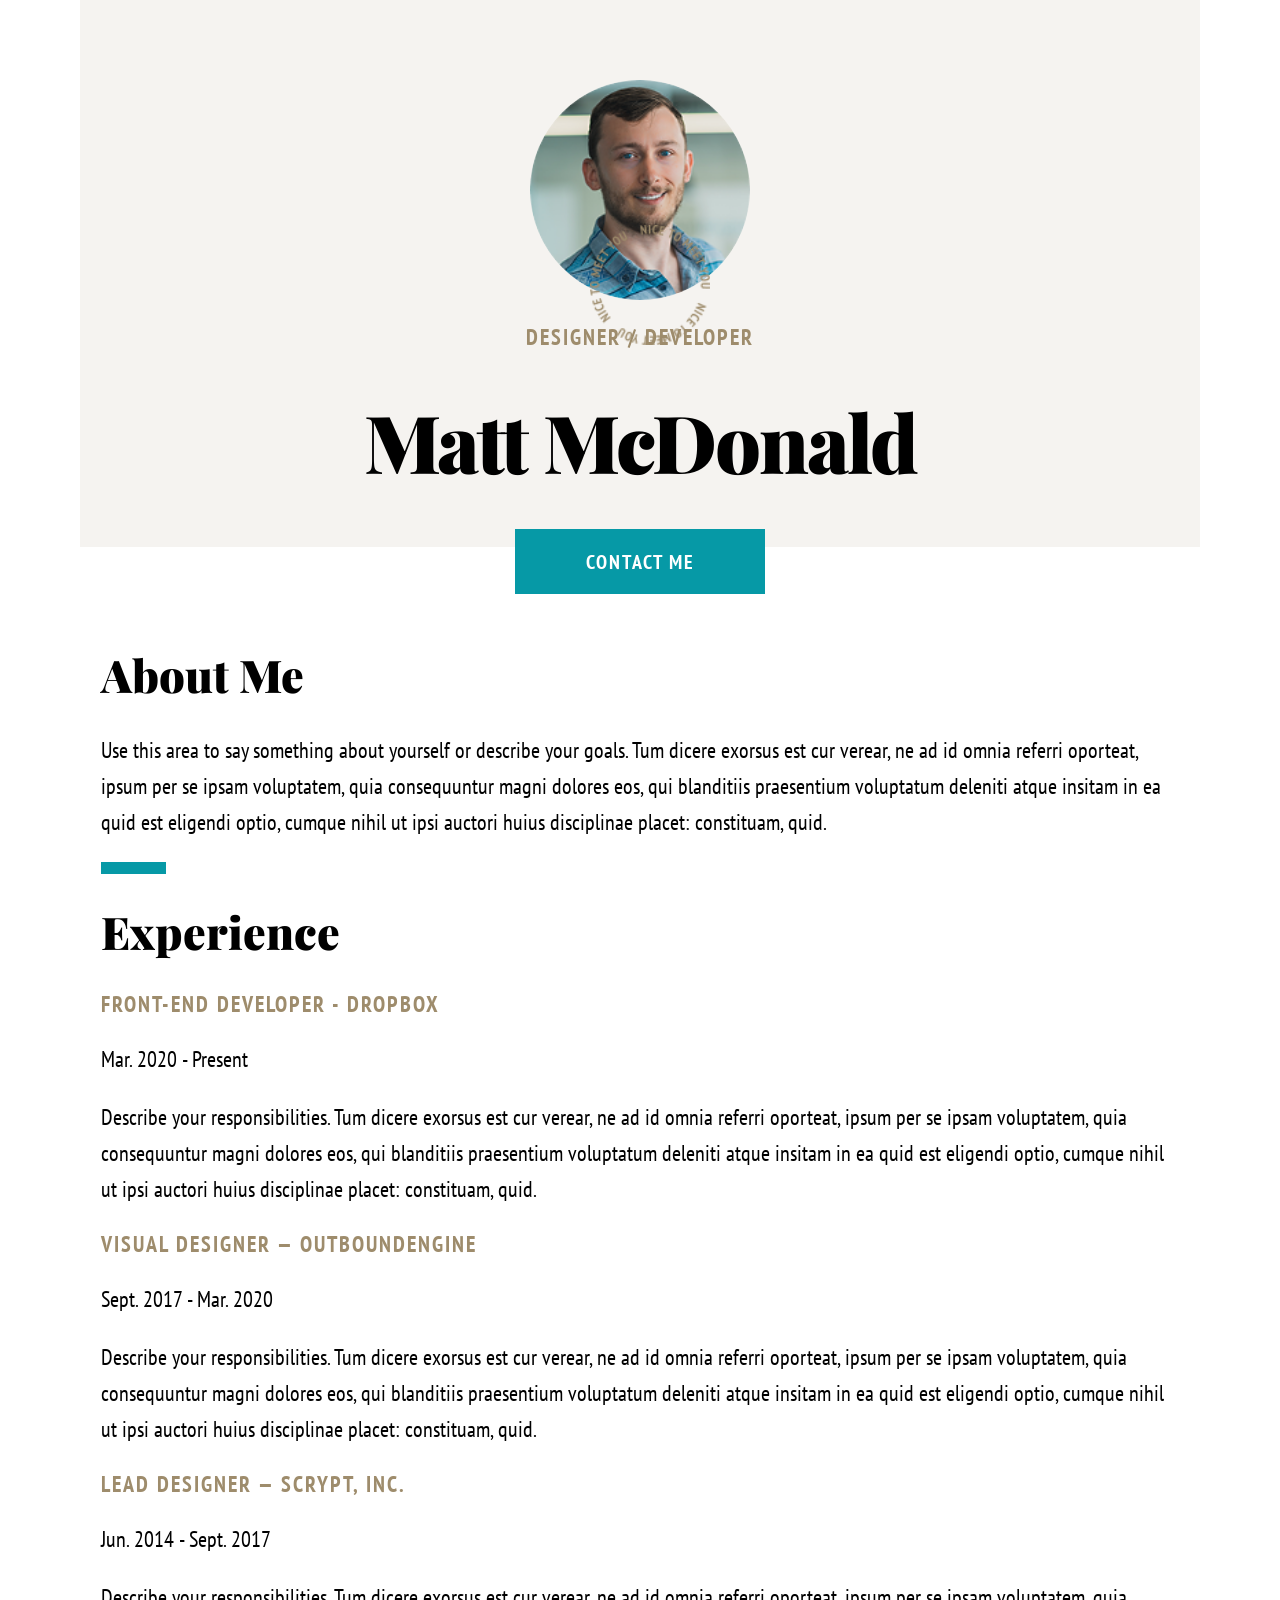
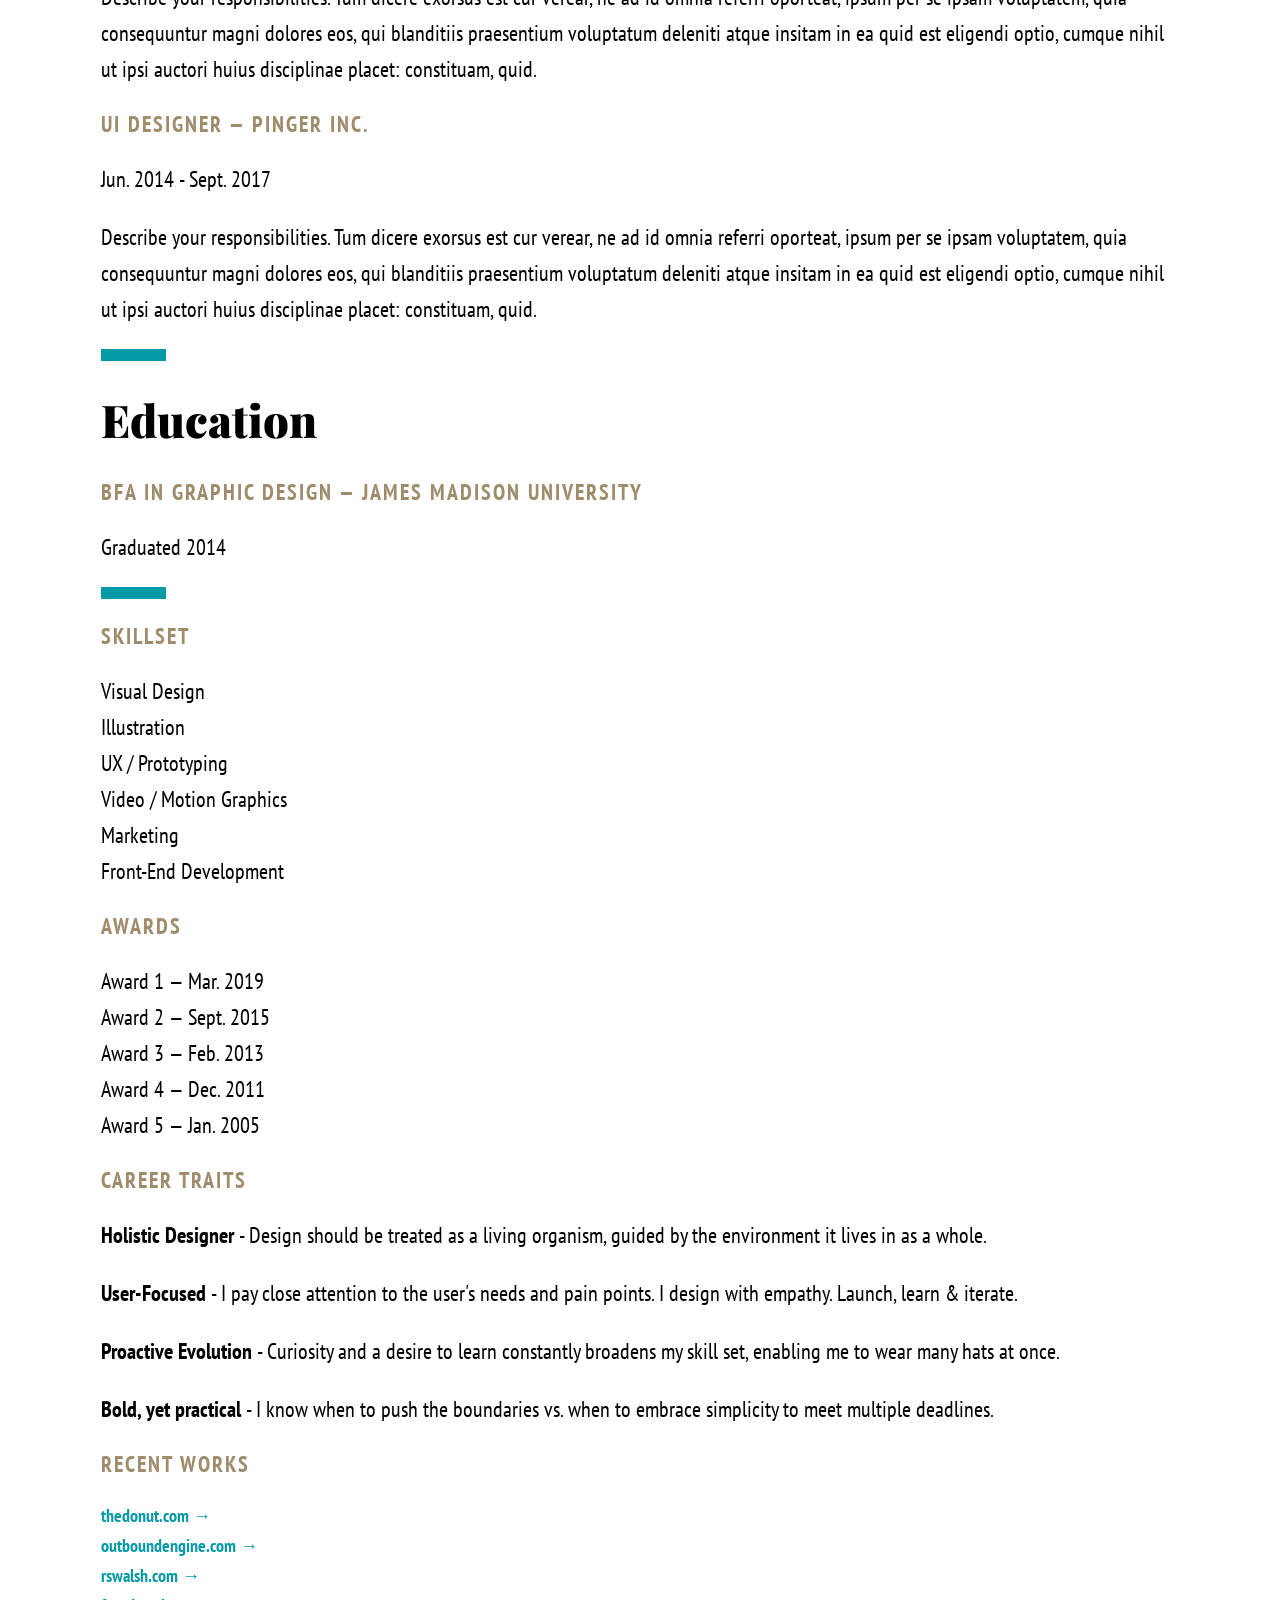
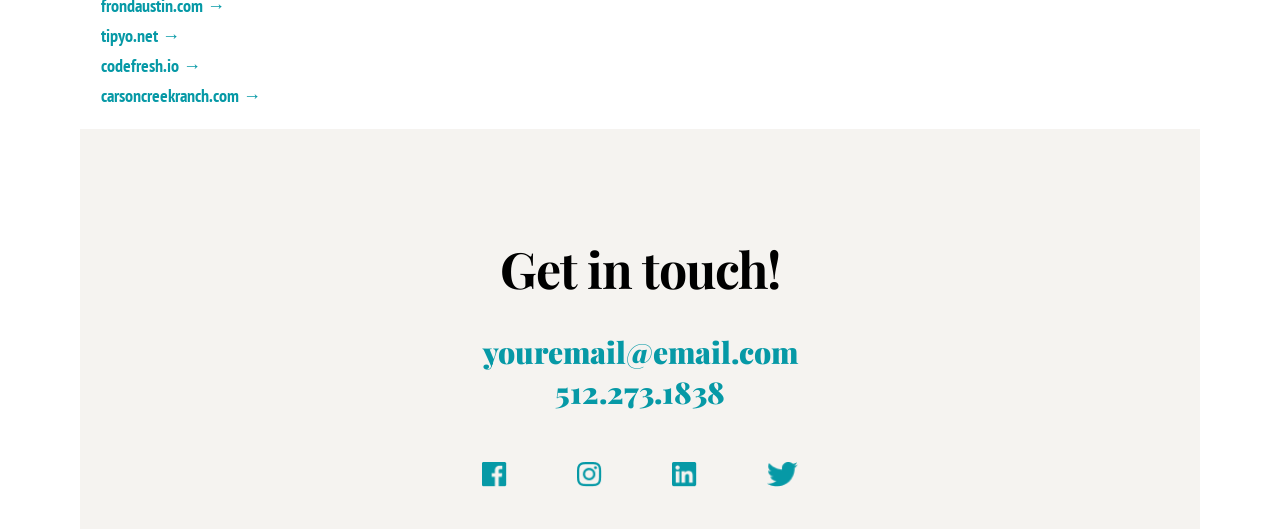
==== curriculum/index.html @ 4ee32cb4 "Add initial curriculum files including HTML structure and social media icons" ====
<!doctype html>
<html lang="es">
  <head>
    <meta charset="UTF-8" />
    <meta name="viewport" content="width=device-width, initial-scale=1.0" />

    <title>Currículum</title>

    <!-- Fuentes -->
    <link rel="preconnect" href="https://fonts.googleapis.com" />
    <link rel="preconnect" href="https://fonts.gstatic.com" crossorigin />

    <link
      href="https://fonts.googleapis.com/css2?family=Playfair+Display:wght@400;700;900&family=PT+Sans+Narrow:wght@400;700&display=swap"
      rel="stylesheet"
    />

    <!-- CSS -->
    <link rel="stylesheet" href="estilos.css" />
  </head>

  <body>
    <div class="pagina">
      <!-- HEADER -->
      <div class="fondo_marron">
        <div class="header">
          <img
            class="foto_perfil"
            src="img/foto_hombre.png"
            alt="Imagen de Matt McDonald"
          />

          <img
            class="foto_dos"
            src="img/foto_dos.png"
            alt="Elemento decorativo"
          />

          <p class="color_marron developer">DESIGNER / DEVELOPER</p>

          <h1 class="nombre">Matt McDonald</h1>

          <button type="button">CONTACT ME</button>
        </div>
      </div>

      <!-- ABOUT ME -->

      <main>
        <h1 class="titulo_aboutme">About Me</h1>

        <p>
          Use this area to say something about yourself or describe your goals.
          Tum dicere exorsus est cur verear, ne ad id omnia referri oporteat,
          ipsum per se ipsam voluptatem, quia consequuntur magni dolores eos,
          qui blanditiis praesentium voluptatum deleniti atque insitam in ea
          quid est eligendi optio, cumque nihil ut ipsi auctori huius
          disciplinae placet: constituam, quid.
        </p>

        <!-- EXPERIENCE -->

        <div class="cuadrado_azul"></div>

        <h1>Experience</h1>

        <p class="color_marron">FRONT-END DEVELOPER - DROPBOX</p>

        <p>Mar. 2020 - Present</p>

        <p>
          Describe your responsibilities. Tum dicere exorsus est cur verear, ne
          ad id omnia referri oporteat, ipsum per se ipsam voluptatem, quia
          consequuntur magni dolores eos, qui blanditiis praesentium voluptatum
          deleniti atque insitam in ea quid est eligendi optio, cumque nihil ut
          ipsi auctori huius disciplinae placet: constituam, quid.
        </p>

        <p class="color_marron">Visual Designer — OutboundEngine</p>

        <p>Sept. 2017 - Mar. 2020</p>

        <p>
          Describe your responsibilities. Tum dicere exorsus est cur verear, ne
          ad id omnia referri oporteat, ipsum per se ipsam voluptatem, quia
          consequuntur magni dolores eos, qui blanditiis praesentium voluptatum
          deleniti atque insitam in ea quid est eligendi optio, cumque nihil ut
          ipsi auctori huius disciplinae placet: constituam, quid.
        </p>

        <p class="color_marron">Lead Designer — Scrypt, Inc.</p>

        <p>Jun. 2014 - Sept. 2017</p>

        <p>
          Describe your responsibilities. Tum dicere exorsus est cur verear, ne
          ad id omnia referri oporteat, ipsum per se ipsam voluptatem, quia
          consequuntur magni dolores eos, qui blanditiis praesentium voluptatum
          deleniti atque insitam in ea quid est eligendi optio, cumque nihil ut
          ipsi auctori huius disciplinae placet: constituam, quid.
        </p>

        <p class="color_marron">UI Designer — Pinger Inc.</p>

        <p>Jun. 2014 - Sept. 2017</p>

        <p>
          Describe your responsibilities. Tum dicere exorsus est cur verear, ne
          ad id omnia referri oporteat, ipsum per se ipsam voluptatem, quia
          consequuntur magni dolores eos, qui blanditiis praesentium voluptatum
          deleniti atque insitam in ea quid est eligendi optio, cumque nihil ut
          ipsi auctori huius disciplinae placet: constituam, quid.
        </p>

        <!-- EDUCATION -->

        <div class="cuadrado_azul"></div>

        <h1>Education</h1>

        <p class="color_marron">
          BFA in Graphic Design — James Madison University
        </p>

        <p>Graduated 2014</p>

        <!-- SKILLSET -->

        <div class="cuadrado_azul"></div>

        <p class="color_marron">Skillset</p>

        <ul>
          <li>Visual Design</li>
          <li>Illustration</li>
          <li>UX / Prototyping</li>
          <li>Video / Motion Graphics</li>
          <li>Marketing</li>
          <li>Front-End Development</li>
        </ul>

        <!-- AWARDS -->

        <p class="color_marron">Awards</p>

        <ul>
          <li>Award 1 — Mar. 2019</li>
          <li>Award 2 — Sept. 2015</li>
          <li>Award 3 — Feb. 2013</li>
          <li>Award 4 — Dec. 2011</li>
          <li>Award 5 — Jan. 2005</li>
        </ul>

        <!-- CAREER TRAITS -->

        <p class="color_marron">Career Traits</p>

        <p>
          <strong>Holistic Designer</strong> - Design should be treated as a
          living organism, guided by the environment it lives in as a whole.
        </p>

        <p>
          <strong>User-Focused</strong> - I pay close attention to the user's
          needs and pain points. I design with empathy. Launch, learn & iterate.
        </p>

        <p>
          <strong>Proactive Evolution</strong> - Curiosity and a desire to learn
          constantly broadens my skill set, enabling me to wear many hats at
          once.
        </p>

        <p>
          <strong>Bold, yet practical</strong> - I know when to push the
          boundaries vs. when to embrace simplicity to meet multiple deadlines.
        </p>

        <!-- RECENT WORKS -->

        <p class="color_marron">Recent Works</p>

        <ul class="recent_works">
          <li>thedonut.com →</li>
          <li>outboundengine.com →</li>
          <li>rswalsh.com →</li>
          <li>frondaustin.com →</li>
          <li>tipyo.net →</li>
          <li>codefresh.io →</li>
          <li>carsoncreekranch.com →</li>
        </ul>
      </main>

      <!-- FOOTER -->

      <div class="footer">
        <h1 class="titulo_abajo">
          <strong>Get in touch!</strong>
        </h1>

        <p class="correo_y_num">youremail@email.com</p>

        <p class="correo_y_num">512.273.1838</p>

        <div class="logos">
          <img src="img/facebook.png" alt="Facebook" />

          <img src="img/instagram.png" alt="Instagram" />

          <img src="img/linkedin.png" alt="LinkedIn" />

          <img src="img/twitter.png" alt="Twitter" />
        </div>
      </div>
    </div>
  </body>
</html>
---- curriculum/estilos.css ----
/* =========================
   CONFIGURACIÓN GENERAL
   ========================= */

* {
  box-sizing: border-box;
}

html {
  width: 100%;
  overflow-x: hidden;
}

body {
  display: flex;
  justify-content: center;
  width: auto;
  margin: 0;
  padding: 0;
}

.pagina {
  width: 100%;
  max-width: 375px;
  box-sizing: border-box;
}

/* =========================
   TEXTOS
   ========================= */

p {
  font-family: "PT Sans Narrow", sans-serif;
  font-weight: 400;
  font-size: 18px;
  line-height: 30px;
  letter-spacing: 0;
}

.color_marron {
  color: #9e8c6c;
  font-family: "PT Sans Narrow", sans-serif;
  font-weight: 700;
  font-size: 18px;
  line-height: 24px;
  letter-spacing: 2px;
  text-transform: uppercase;
}

.developer {
  display: flex;
  justify-content: center;
  font-family: "PT Sans Narrow", sans-serif;
  font-weight: 700;
  font-size: 14px;
  line-height: 20px;
  letter-spacing: 2px;
  text-align: center;
  text-transform: uppercase;
}

h1 {
  max-width: 335px;
  font-family: "Playfair Display", serif;
  font-weight: 900;
  font-size: 32px;
  line-height: 42px;
  letter-spacing: 0;
}

.titulo_aboutme {
  margin-top: 100px;
}

/* =========================
   LISTAS
   ========================= */

ul {
  list-style-type: none;
  font-family: "PT Sans Narrow", sans-serif;
  font-weight: 400;
  font-size: 18px;
  line-height: 30px;
  letter-spacing: 0;
}

li {
  margin-left: -40px;
}

/* =========================
   HEADER
   ========================= */

.header {
  position: relative;
  background-color: rgba(158, 140, 108, 0.1);
  width: 100%;
  padding: 13%;
  box-sizing: border-box;
}

/* Foto principal */

.foto_perfil {
  width: 160px;
  height: 160px;
  border-radius: 50%;
  display: block;
  margin: 80px auto 0 auto;
  opacity: 1;
}

/* Imagen decorativa */

.foto_dos {
  width: 100px;
  height: 100px;
  position: absolute;
  top: 14%;
  right: 16%;
  transform: rotate(0deg);
  opacity: 1;
}

/* Nombre */

.nombre {
  display: flex;
  justify-content: center;
  font-family: "Playfair Display", serif;
  font-weight: 900;
  font-size: 56px;
  line-height: 46px;
  letter-spacing: -2.17px;
  text-align: center;
}

/* Botón */

button {
  width: 225px;
  height: 60px;
  display: block;
  margin: 0 auto;

  background-color: #0699a6;
  color: white;

  font-family: "PT Sans Narrow", sans-serif;
  font-weight: 700;
  font-size: 18px;
  letter-spacing: 2px;
  text-align: center;

  border: none;
  outline: none;
  box-shadow: none;

  cursor: pointer;
}

/* Evita borde al pulsar */

button:focus,
button:active {
  outline: none;
  border: none;
}

/* =========================
   SEPARADOR AZUL
   ========================= */

.cuadrado_azul {
  background-color: #0699a6;
  width: 54px;
  height: 10px;
}

/* =========================
   RECENT WORKS
   ========================= */

.recent_works {
  font-family: "PT Sans Narrow", sans-serif;
  font-weight: 700;
  font-size: 18px;
  line-height: 30px;
  letter-spacing: 0;
  color: #0699a6;
}
main {
  padding: 0 21px;
}

/* =========================
   FOOTER
   ========================= */

.footer {
  background-color: rgba(158, 140, 108, 0.1);

  width: 100%;

  /* No ponemos una altura fija demasiado grande */
  min-height: 380px;
  height: auto;

  padding: 20px;
  box-sizing: border-box;
}

/* Título del footer */

.titulo_abajo {
  display: flex;
  justify-content: center;

  font-family: "Playfair Display", serif;
  font-weight: 900;

  font-size: 40px;
  line-height: 50px;
  letter-spacing: -1.14px;

  text-align: center;

  margin-top: 70px;
}

/* Email y teléfono */

.correo_y_num {
  font-family: "Playfair Display", serif;
  font-weight: 900;

  font-size: 26px;
  line-height: 36px;
  letter-spacing: 0;

  text-align: center;

  color: #0699a6;

  margin: 0;
}

/* =========================
   LOGOS
   ========================= */

.logos {
  display: flex;
  justify-content: center;

  width: 100%;
  height: 25px;
  opacity: 1;
  margin: 50px 0 0 0;
  gap: 45px;
}

/* =========================
   TABLET
   768px
   ========================= */

@media (min-width: 600px) and (max-width: 899px) {
  .pagina {
    width: 100%;
    max-width: 768px;
    padding: 0 50px;
  }

  /* Header */

  .header {
    height: 501px;
    padding: 40px;
    margin: 0;
  }

  .foto_perfil {
    width: 180px;
    height: 180px;
    margin-top: 40px;
  }

  .foto_dos {
    width: 100px;
    height: 100px;
    top: 50px;
    right: 210px;
  }

  .developer {
    font-size: 16px;
    line-height: 22px;
  }

  .nombre {
    font-size: 65px;
    line-height: 60px;
  }

  button {
    width: 225px;
    height: 60px;
  }

  /* Textos */

  p {
    font-size: 20px;
    line-height: 32px;
  }

  .color_marron {
    font-size: 20px;
    line-height: 28px;
  }

  h1 {
    max-width: 100%;

    font-size: 38px;
    line-height: 48px;
  }

  ul {
    font-size: 20px;
    line-height: 32px;
  }

  /* Footer */

  .titulo_abajo {
    font-size: 45px;
    line-height: 55px;
  }

  .correo_y_num {
    font-size: 28px;
    line-height: 38px;
  }

  .logos {
    gap: 60px;
  }
}

/* =========================
   PC
   900px EN ADELANTE
   ========================= */

@media (min-width: 900px) {
  .pagina {
    width: 100%;
    max-width: 1440px;
    padding: 0 80px;
  }

  /* Header */

  .header {
    height: 547px;
    padding: 50px;
  }

  .foto_perfil {
    width: 220px;
    height: 220px;

    margin-top: 30px;
  }

  .foto_dos {
    width: 120px;
    height: 120px;
    top: 225px;
    right: 490px;
  }

  .developer {
    font-size: 18px;
    line-height: 24px;
  }

  .nombre {
    font-size: 80px;
    line-height: 70px;
  }

  button {
    width: 250px;
    height: 65px;

    font-size: 20px;
  }

  /* Textos */

  p {
    font-size: 22px;
    line-height: 36px;
  }

  .color_marron {
    font-size: 22px;
    line-height: 30px;
  }

  h1 {
    max-width: 100%;

    font-size: 45px;
    line-height: 55px;
  }

  ul {
    font-size: 22px;
    line-height: 36px;
  }

  /* Separador */

  .cuadrado_azul {
    width: 65px;
    height: 12px;
  }

  /* Footer */

  .footer {
    min-height: 400px;
    padding: 40px;
  }

  .titulo_abajo {
    font-size: 50px;
    line-height: 60px;
  }

  .correo_y_num {
    font-size: 30px;
    line-height: 40px;
  }

  .logos {
    gap: 70px;
  }
}
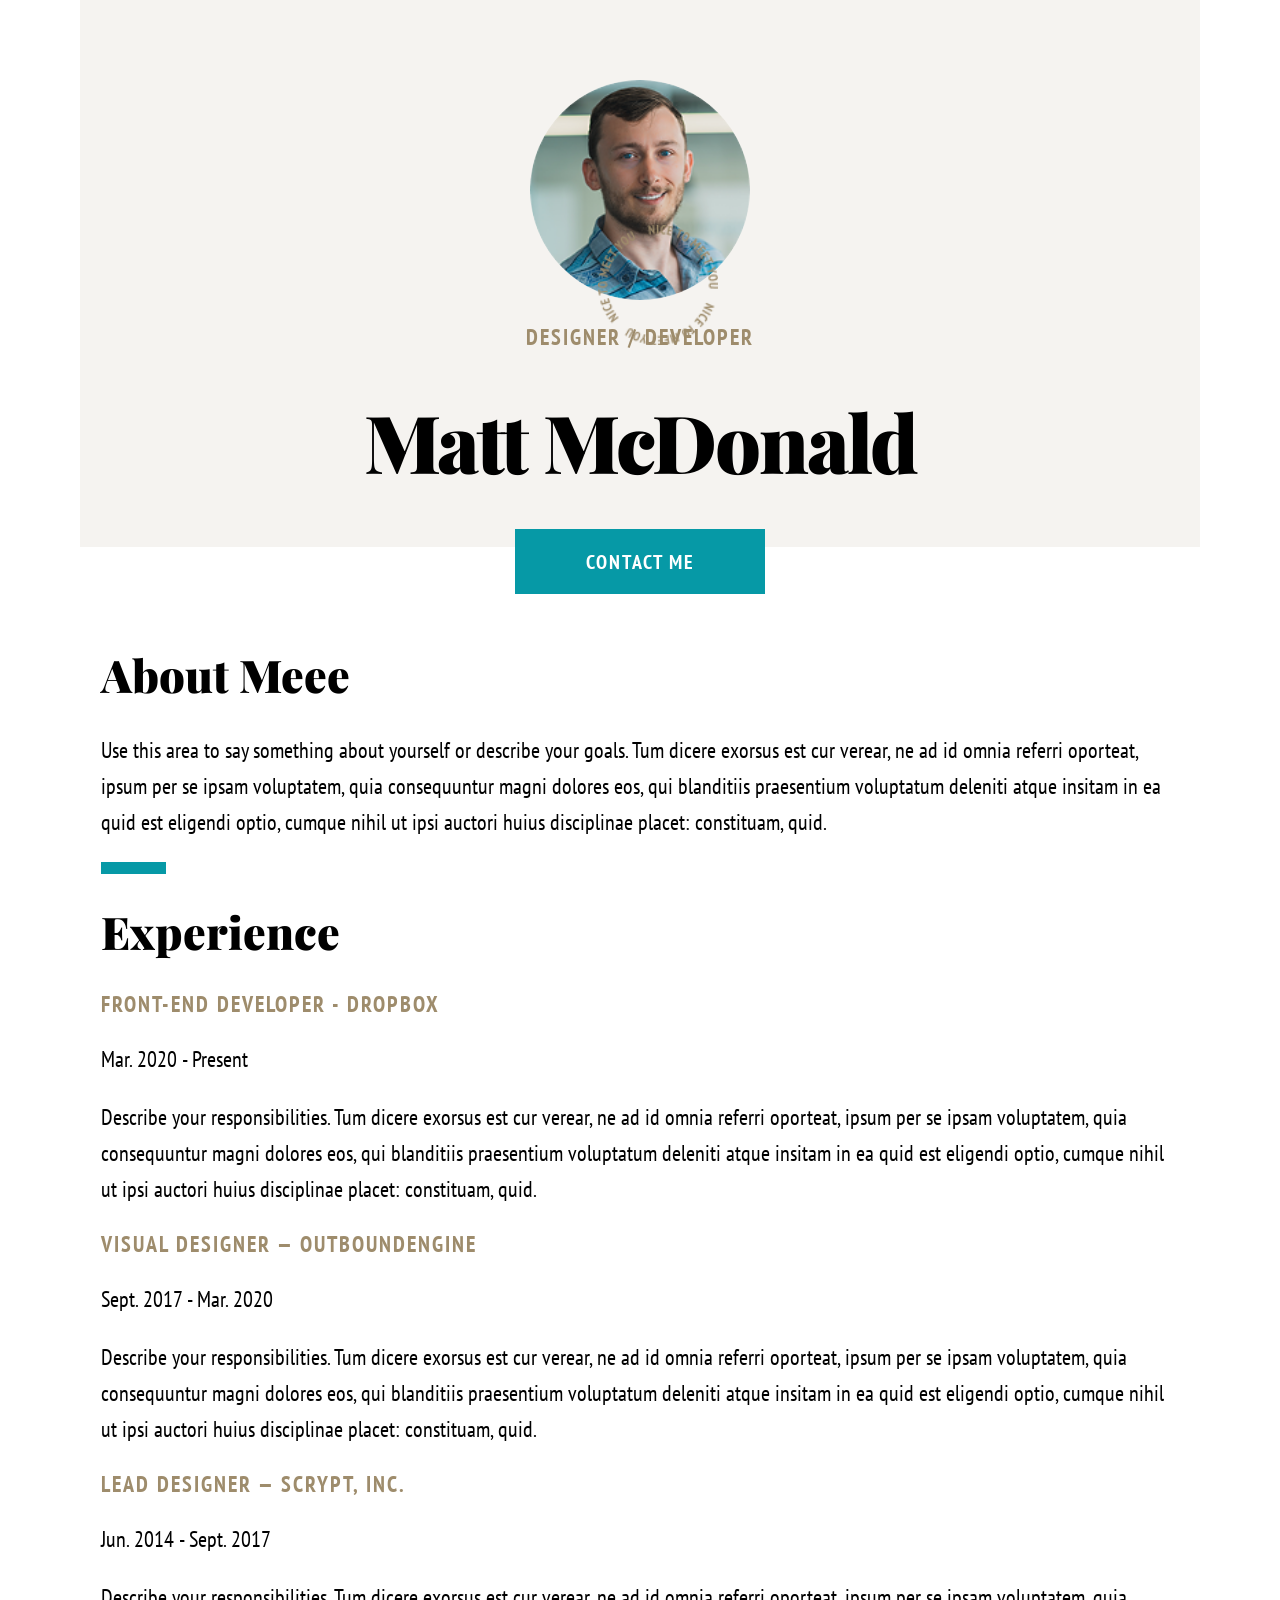
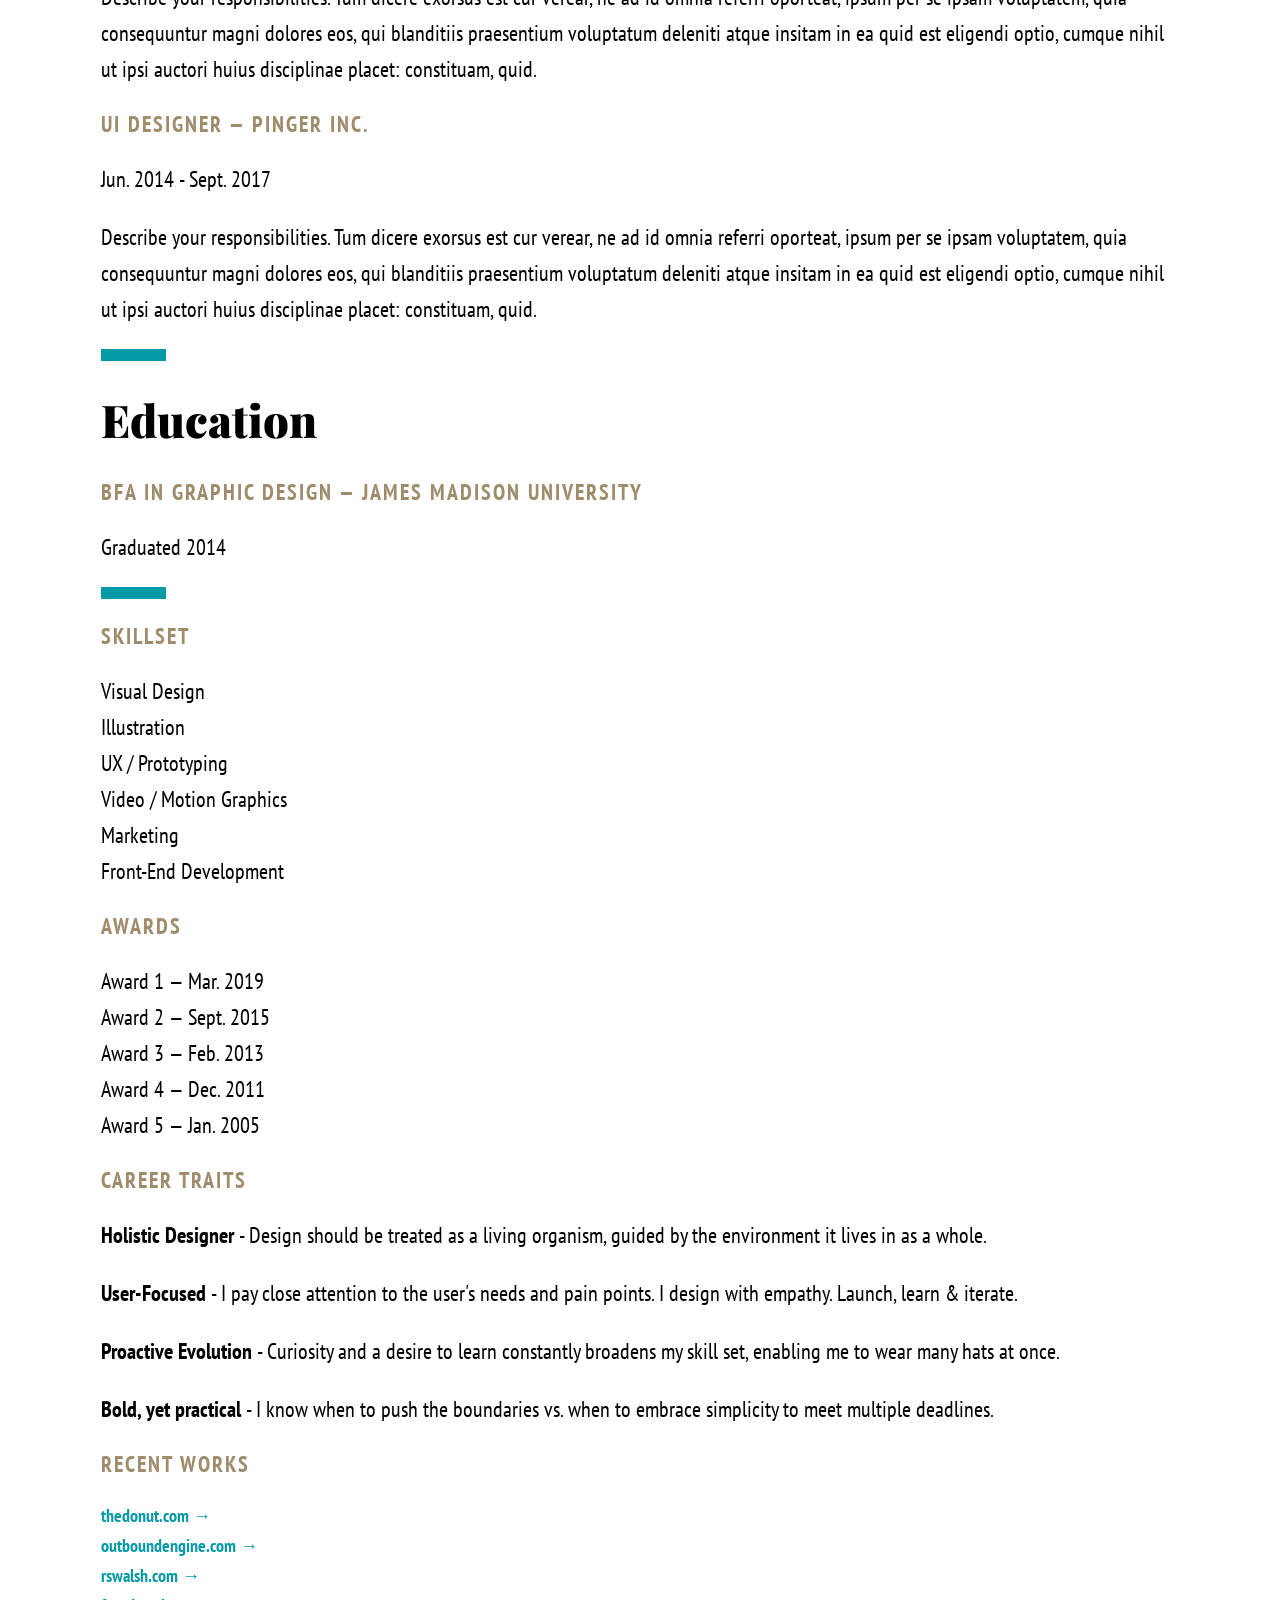
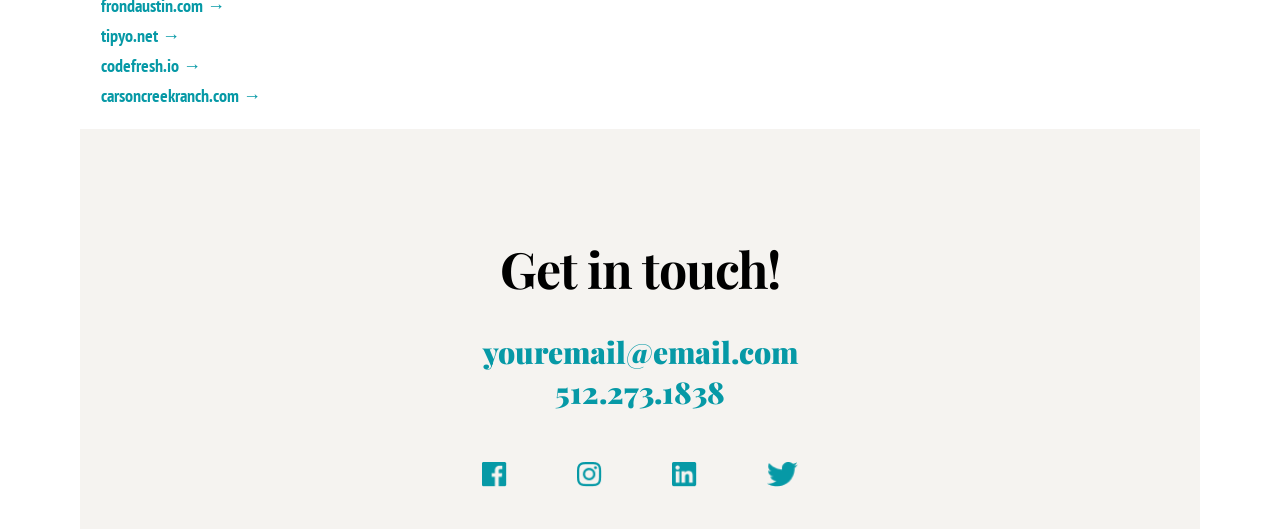
==== commit 16846fe8: "adasdasasgtreegr" ====
--- a/curriculum/index.html
+++ b/curriculum/index.html
@@ -47,7 +47,7 @@
       <!-- ABOUT ME -->
 
       <main>
-        <h1 class="titulo_aboutme">About Me</h1>
+        <h1 class="titulo_aboutme">About Meee</h1>
 
         <p>
           Use this area to say something about yourself or describe your goals.
--- a/curriculum/estilos.css
+++ b/curriculum/estilos.css
@@ -373,7 +373,6 @@
   .foto_perfil {
     width: 220px;
     height: 220px;
-
     margin-top: 30px;
   }
 
@@ -381,7 +380,7 @@
     width: 120px;
     height: 120px;
     top: 225px;
-    right: 490px;
+    right: 482px;
   }
 
   .developer {
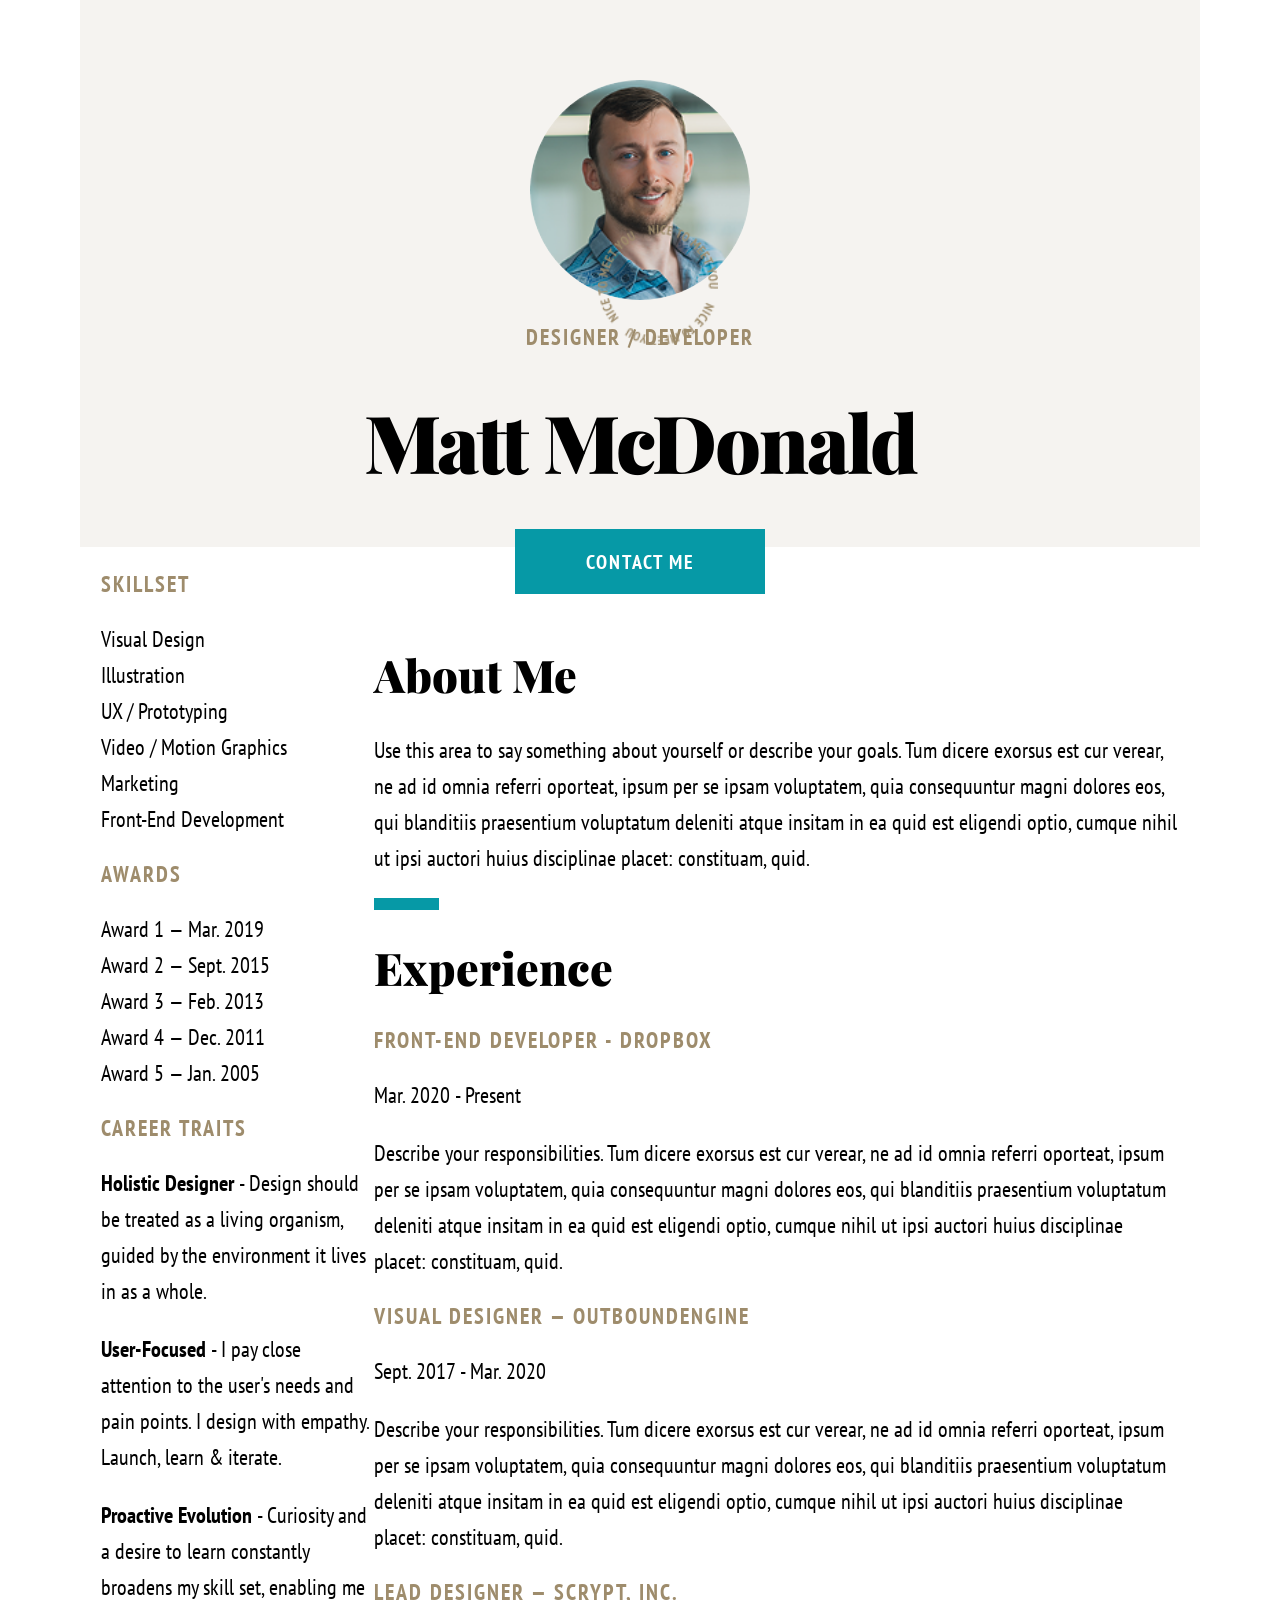
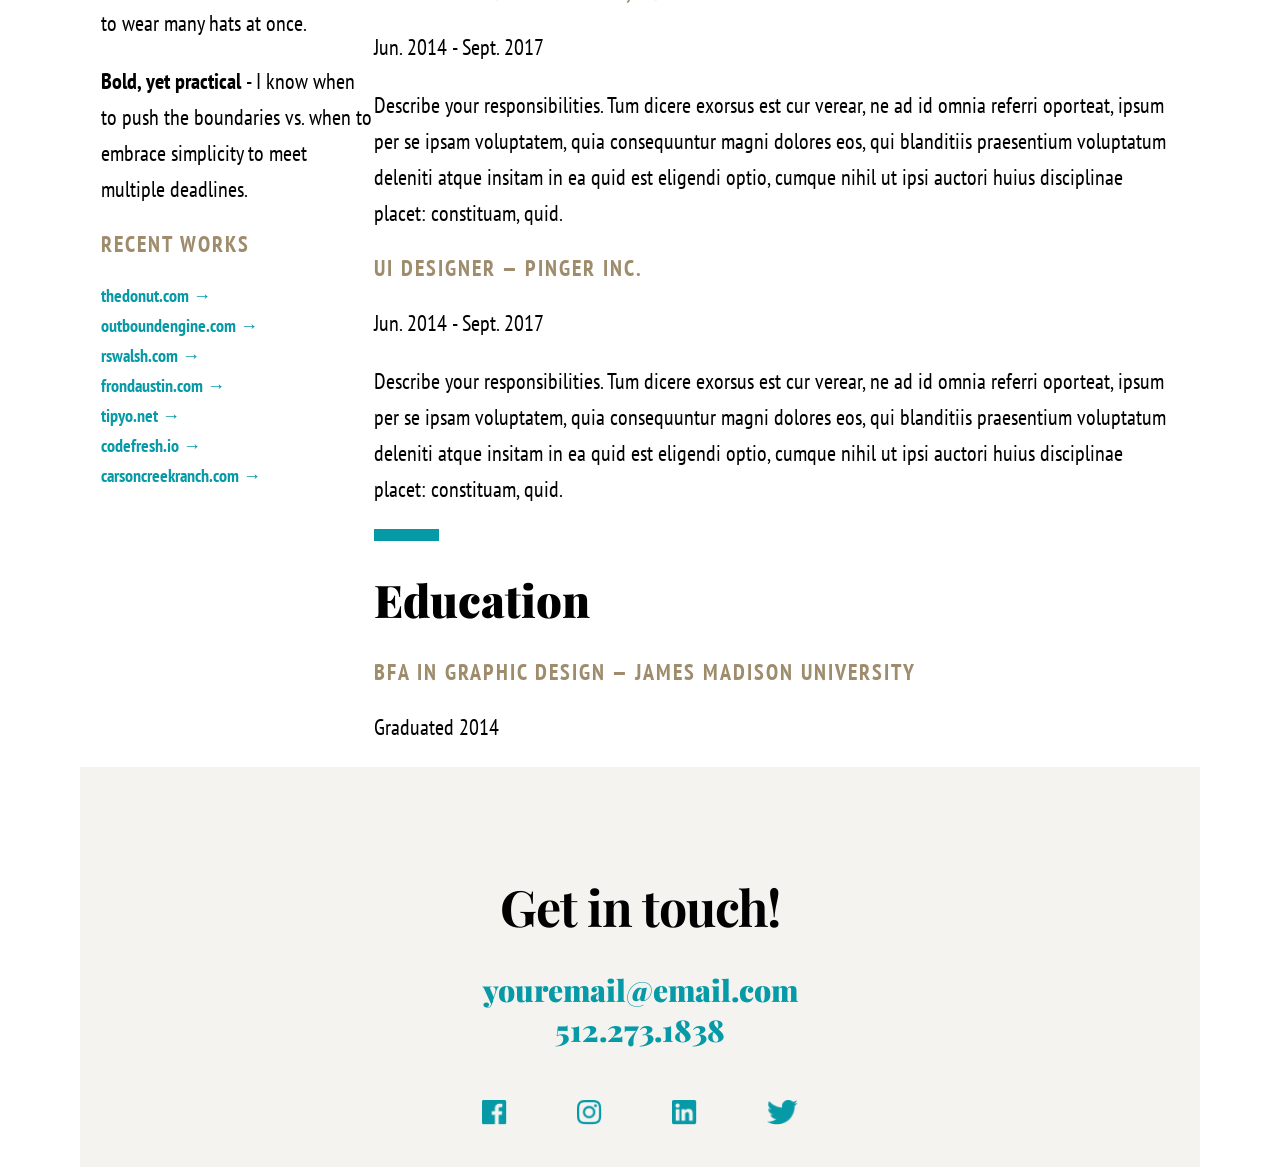
==== commit e362c7f6: "pyigup" ====
--- a/curriculum/index.html
+++ b/curriculum/index.html
@@ -47,148 +47,157 @@
       <!-- ABOUT ME -->
 
       <main>
-        <h1 class="titulo_aboutme">About Meee</h1>
-
-        <p>
-          Use this area to say something about yourself or describe your goals.
-          Tum dicere exorsus est cur verear, ne ad id omnia referri oporteat,
-          ipsum per se ipsam voluptatem, quia consequuntur magni dolores eos,
-          qui blanditiis praesentium voluptatum deleniti atque insitam in ea
-          quid est eligendi optio, cumque nihil ut ipsi auctori huius
-          disciplinae placet: constituam, quid.
-        </p>
-
-        <!-- EXPERIENCE -->
-
-        <div class="cuadrado_azul"></div>
-
-        <h1>Experience</h1>
-
-        <p class="color_marron">FRONT-END DEVELOPER - DROPBOX</p>
-
-        <p>Mar. 2020 - Present</p>
-
-        <p>
-          Describe your responsibilities. Tum dicere exorsus est cur verear, ne
-          ad id omnia referri oporteat, ipsum per se ipsam voluptatem, quia
-          consequuntur magni dolores eos, qui blanditiis praesentium voluptatum
-          deleniti atque insitam in ea quid est eligendi optio, cumque nihil ut
-          ipsi auctori huius disciplinae placet: constituam, quid.
-        </p>
-
-        <p class="color_marron">Visual Designer — OutboundEngine</p>
-
-        <p>Sept. 2017 - Mar. 2020</p>
-
-        <p>
-          Describe your responsibilities. Tum dicere exorsus est cur verear, ne
-          ad id omnia referri oporteat, ipsum per se ipsam voluptatem, quia
-          consequuntur magni dolores eos, qui blanditiis praesentium voluptatum
-          deleniti atque insitam in ea quid est eligendi optio, cumque nihil ut
-          ipsi auctori huius disciplinae placet: constituam, quid.
-        </p>
-
-        <p class="color_marron">Lead Designer — Scrypt, Inc.</p>
-
-        <p>Jun. 2014 - Sept. 2017</p>
-
-        <p>
-          Describe your responsibilities. Tum dicere exorsus est cur verear, ne
-          ad id omnia referri oporteat, ipsum per se ipsam voluptatem, quia
-          consequuntur magni dolores eos, qui blanditiis praesentium voluptatum
-          deleniti atque insitam in ea quid est eligendi optio, cumque nihil ut
-          ipsi auctori huius disciplinae placet: constituam, quid.
-        </p>
-
-        <p class="color_marron">UI Designer — Pinger Inc.</p>
-
-        <p>Jun. 2014 - Sept. 2017</p>
-
-        <p>
-          Describe your responsibilities. Tum dicere exorsus est cur verear, ne
-          ad id omnia referri oporteat, ipsum per se ipsam voluptatem, quia
-          consequuntur magni dolores eos, qui blanditiis praesentium voluptatum
-          deleniti atque insitam in ea quid est eligendi optio, cumque nihil ut
-          ipsi auctori huius disciplinae placet: constituam, quid.
-        </p>
-
-        <!-- EDUCATION -->
-
-        <div class="cuadrado_azul"></div>
-
-        <h1>Education</h1>
-
-        <p class="color_marron">
-          BFA in Graphic Design — James Madison University
-        </p>
-
-        <p>Graduated 2014</p>
+        <div class="columna_1">
+          <h1 class="titulo_aboutme">About Me</h1>
+
+          <p>
+            Use this area to say something about yourself or describe your
+            goals. Tum dicere exorsus est cur verear, ne ad id omnia referri
+            oporteat, ipsum per se ipsam voluptatem, quia consequuntur magni
+            dolores eos, qui blanditiis praesentium voluptatum deleniti atque
+            insitam in ea quid est eligendi optio, cumque nihil ut ipsi auctori
+            huius disciplinae placet: constituam, quid.
+          </p>
+
+          <!-- EXPERIENCE -->
+
+          <div class="cuadrado_azul"></div>
+
+          <h1>Experience</h1>
+
+          <p class="color_marron">FRONT-END DEVELOPER - DROPBOX</p>
+
+          <p>Mar. 2020 - Present</p>
+
+          <p>
+            Describe your responsibilities. Tum dicere exorsus est cur verear,
+            ne ad id omnia referri oporteat, ipsum per se ipsam voluptatem, quia
+            consequuntur magni dolores eos, qui blanditiis praesentium
+            voluptatum deleniti atque insitam in ea quid est eligendi optio,
+            cumque nihil ut ipsi auctori huius disciplinae placet: constituam,
+            quid.
+          </p>
+
+          <p class="color_marron">Visual Designer — OutboundEngine</p>
+
+          <p>Sept. 2017 - Mar. 2020</p>
+
+          <p>
+            Describe your responsibilities. Tum dicere exorsus est cur verear,
+            ne ad id omnia referri oporteat, ipsum per se ipsam voluptatem, quia
+            consequuntur magni dolores eos, qui blanditiis praesentium
+            voluptatum deleniti atque insitam in ea quid est eligendi optio,
+            cumque nihil ut ipsi auctori huius disciplinae placet: constituam,
+            quid.
+          </p>
+
+          <p class="color_marron">Lead Designer — Scrypt, Inc.</p>
+
+          <p>Jun. 2014 - Sept. 2017</p>
+
+          <p>
+            Describe your responsibilities. Tum dicere exorsus est cur verear,
+            ne ad id omnia referri oporteat, ipsum per se ipsam voluptatem, quia
+            consequuntur magni dolores eos, qui blanditiis praesentium
+            voluptatum deleniti atque insitam in ea quid est eligendi optio,
+            cumque nihil ut ipsi auctori huius disciplinae placet: constituam,
+            quid.
+          </p>
+
+          <p class="color_marron">UI Designer — Pinger Inc.</p>
+
+          <p>Jun. 2014 - Sept. 2017</p>
+
+          <p>
+            Describe your responsibilities. Tum dicere exorsus est cur verear,
+            ne ad id omnia referri oporteat, ipsum per se ipsam voluptatem, quia
+            consequuntur magni dolores eos, qui blanditiis praesentium
+            voluptatum deleniti atque insitam in ea quid est eligendi optio,
+            cumque nihil ut ipsi auctori huius disciplinae placet: constituam,
+            quid.
+          </p>
+
+          <!-- EDUCATION -->
+
+          <div class="cuadrado_azul"></div>
+
+          <h1>Education</h1>
+
+          <p class="color_marron">
+            BFA in Graphic Design — James Madison University
+          </p>
+
+          <p>Graduated 2014</p>
+        </div>
 
         <!-- SKILLSET -->
 
-        <div class="cuadrado_azul"></div>
-
-        <p class="color_marron">Skillset</p>
-
-        <ul>
-          <li>Visual Design</li>
-          <li>Illustration</li>
-          <li>UX / Prototyping</li>
-          <li>Video / Motion Graphics</li>
-          <li>Marketing</li>
-          <li>Front-End Development</li>
-        </ul>
-
-        <!-- AWARDS -->
-
-        <p class="color_marron">Awards</p>
-
-        <ul>
-          <li>Award 1 — Mar. 2019</li>
-          <li>Award 2 — Sept. 2015</li>
-          <li>Award 3 — Feb. 2013</li>
-          <li>Award 4 — Dec. 2011</li>
-          <li>Award 5 — Jan. 2005</li>
-        </ul>
-
-        <!-- CAREER TRAITS -->
-
-        <p class="color_marron">Career Traits</p>
-
-        <p>
-          <strong>Holistic Designer</strong> - Design should be treated as a
-          living organism, guided by the environment it lives in as a whole.
-        </p>
-
-        <p>
-          <strong>User-Focused</strong> - I pay close attention to the user's
-          needs and pain points. I design with empathy. Launch, learn & iterate.
-        </p>
-
-        <p>
-          <strong>Proactive Evolution</strong> - Curiosity and a desire to learn
-          constantly broadens my skill set, enabling me to wear many hats at
-          once.
-        </p>
-
-        <p>
-          <strong>Bold, yet practical</strong> - I know when to push the
-          boundaries vs. when to embrace simplicity to meet multiple deadlines.
-        </p>
-
-        <!-- RECENT WORKS -->
-
-        <p class="color_marron">Recent Works</p>
-
-        <ul class="recent_works">
-          <li>thedonut.com →</li>
-          <li>outboundengine.com →</li>
-          <li>rswalsh.com →</li>
-          <li>frondaustin.com →</li>
-          <li>tipyo.net →</li>
-          <li>codefresh.io →</li>
-          <li>carsoncreekranch.com →</li>
-        </ul>
+        <div class="cuadrado_azul, hidden"></div>
+        <div class="coluna_2">
+          <p class="color_marron">Skillset</p>
+
+          <ul>
+            <li>Visual Design</li>
+            <li>Illustration</li>
+            <li>UX / Prototyping</li>
+            <li>Video / Motion Graphics</li>
+            <li>Marketing</li>
+            <li>Front-End Development</li>
+          </ul>
+
+          <!-- AWARDS -->
+
+          <p class="color_marron">Awards</p>
+
+          <ul>
+            <li>Award 1 — Mar. 2019</li>
+            <li>Award 2 — Sept. 2015</li>
+            <li>Award 3 — Feb. 2013</li>
+            <li>Award 4 — Dec. 2011</li>
+            <li>Award 5 — Jan. 2005</li>
+          </ul>
+
+          <!-- CAREER TRAITS -->
+
+          <p class="color_marron">Career Traits</p>
+
+          <p>
+            <strong>Holistic Designer</strong> - Design should be treated as a
+            living organism, guided by the environment it lives in as a whole.
+          </p>
+
+          <p>
+            <strong>User-Focused</strong> - I pay close attention to the user's
+            needs and pain points. I design with empathy. Launch, learn &
+            iterate.
+          </p>
+
+          <p>
+            <strong>Proactive Evolution</strong> - Curiosity and a desire to
+            learn constantly broadens my skill set, enabling me to wear many
+            hats at once.
+          </p>
+
+          <p>
+            <strong>Bold, yet practical</strong> - I know when to push the
+            boundaries vs. when to embrace simplicity to meet multiple
+            deadlines.
+          </p>
+
+          <!-- RECENT WORKS -->
+
+          <p class="color_marron">Recent Works</p>
+
+          <ul class="recent_works">
+            <li>thedonut.com →</li>
+            <li>outboundengine.com →</li>
+            <li>rswalsh.com →</li>
+            <li>frondaustin.com →</li>
+            <li>tipyo.net →</li>
+            <li>codefresh.io →</li>
+            <li>carsoncreekranch.com →</li>
+          </ul>
+        </div>
       </main>
 
       <!-- FOOTER -->
@@ -204,11 +213,8 @@
 
         <div class="logos">
           <img src="img/facebook.png" alt="Facebook" />
-
           <img src="img/instagram.png" alt="Instagram" />
-
           <img src="img/linkedin.png" alt="LinkedIn" />
-
           <img src="img/twitter.png" alt="Twitter" />
         </div>
       </div>
--- a/curriculum/estilos.css
+++ b/curriculum/estilos.css
@@ -412,6 +412,19 @@
     line-height: 30px;
   }
 
+  main {
+    display: flex;
+    flex-direction: row-reverse;
+  }
+
+  .columna2 {
+    display: flex;
+    order: 1;
+  }
+  .hidden{
+    display: none;
+  }
+
   h1 {
     max-width: 100%;
 
